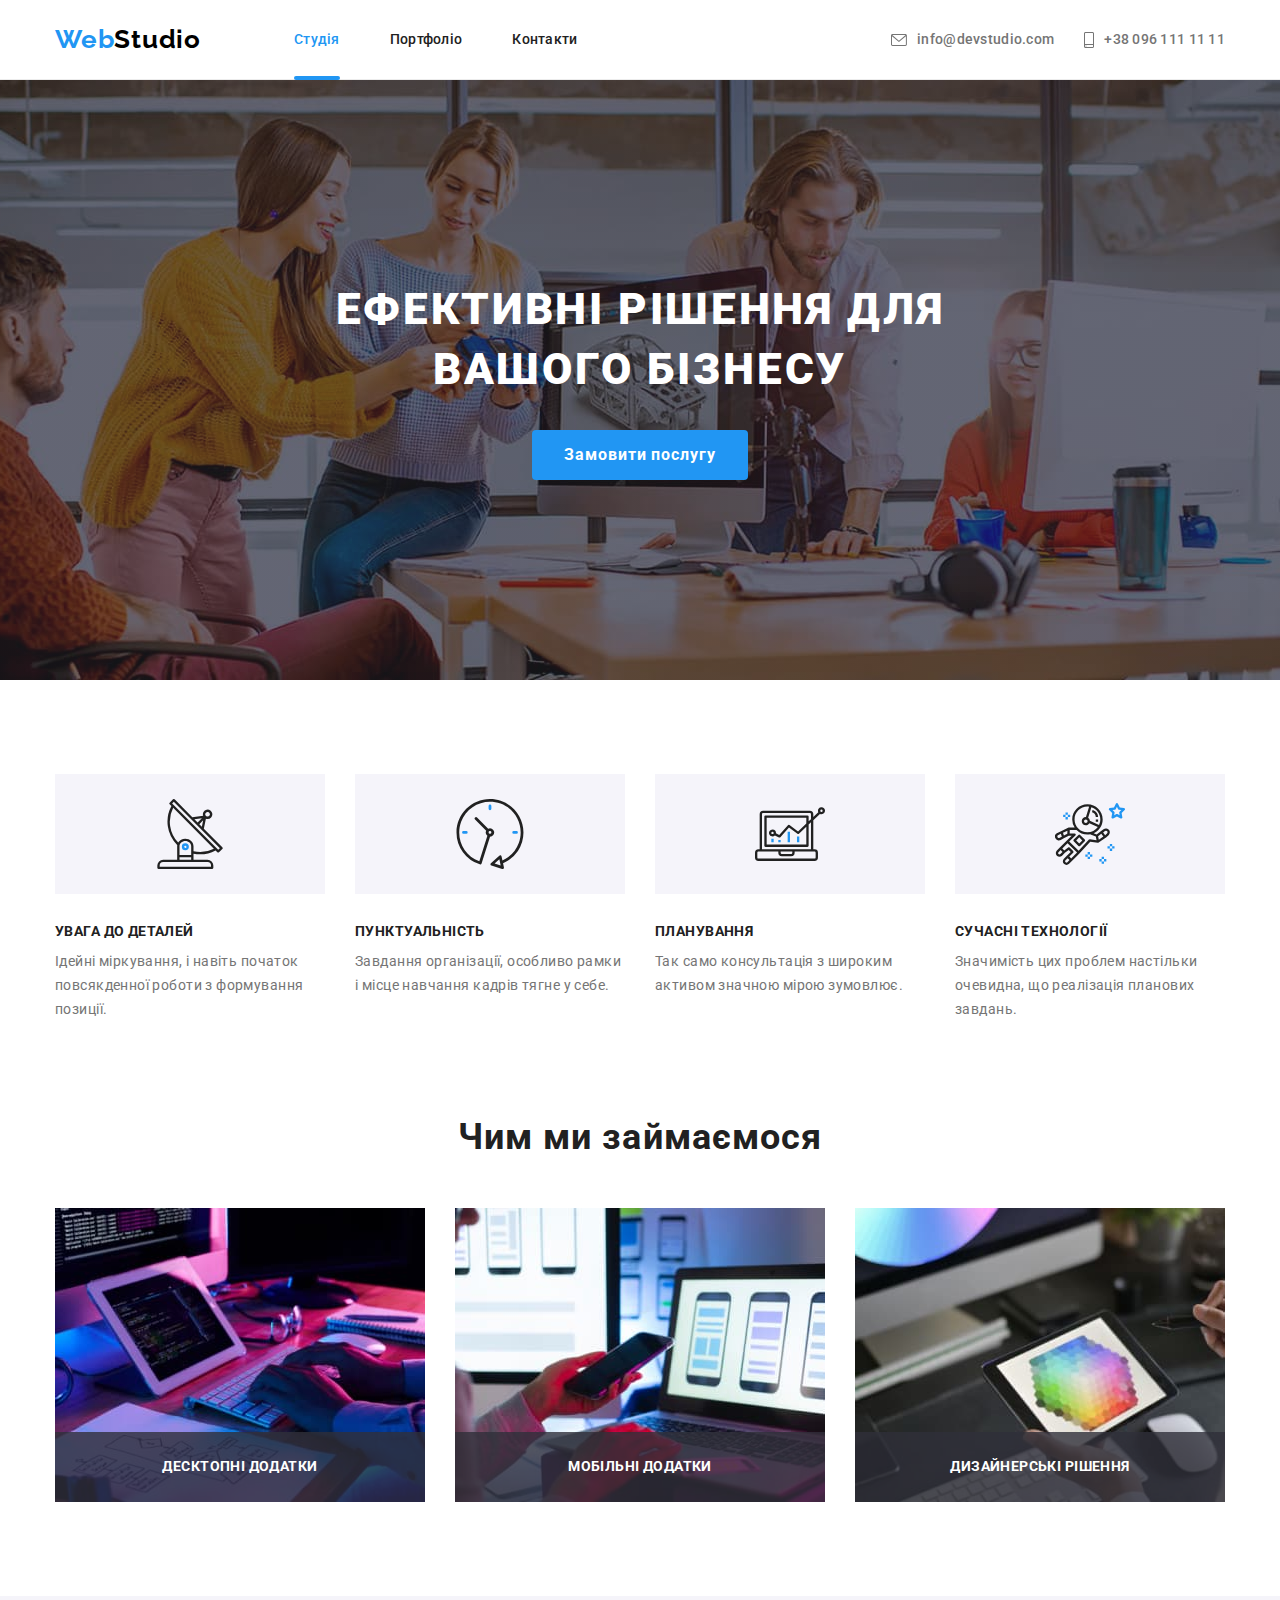
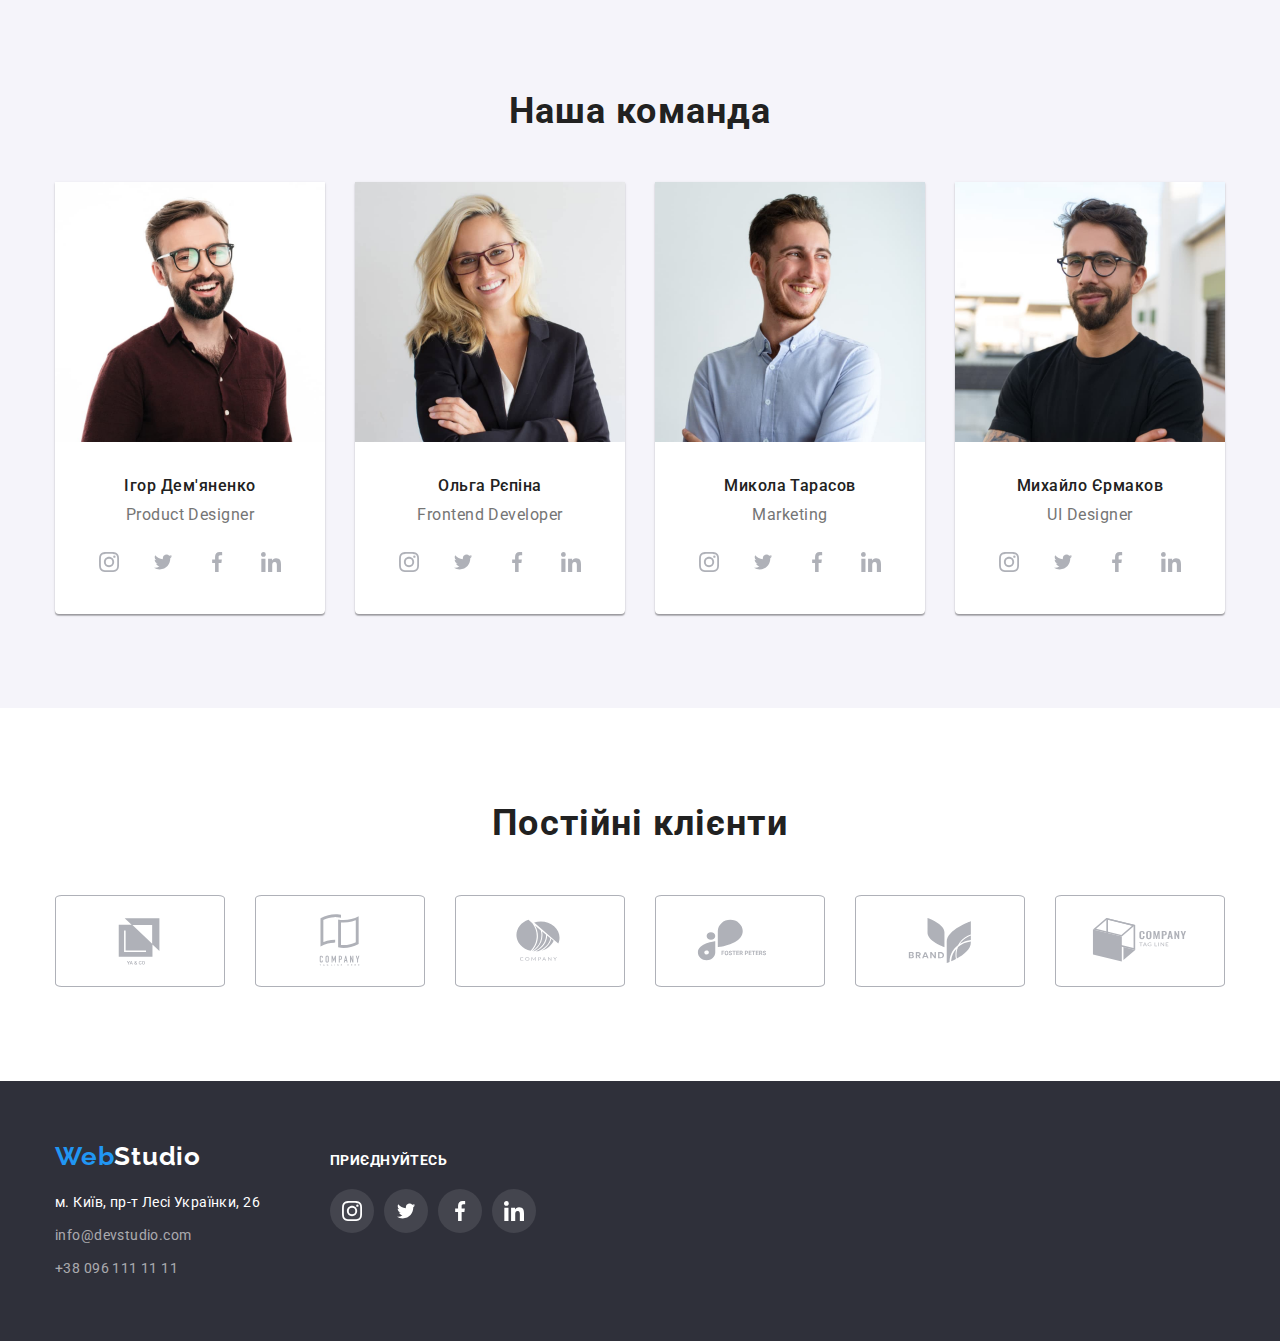
==== index.html @ dfca7c42 "Initial commit" ====
<!DOCTYPE html>
<html lang="uk">
  <head>
    <meta charset="UTF-8" />
    <meta http-equiv="X-UA-Compatible" content="IE=edge" />
    <meta name="viewport" content="width=device-width, initial-scale=1.0" />
    <title>Студія</title>
    <link rel="preconnect" href="https://fonts.googleapis.com" />
    <link rel="preconnect" href="https://fonts.gstatic.com" crossorigin />
    <link
      href="https://fonts.googleapis.com/css2?family=Raleway:wght@700&family=Roboto:wght@400;500;700;900&display=swap"
      rel="stylesheet"
    />
    <link
      rel="stylesheet"
      href="https://cdn.jsdelivr.net/npm/modern-normalize@1.1.0/modern-normalize.min.css"
    />
    <link rel="stylesheet" href="./css/styles.css" />
  </head>
  <body>
    <header class="header">
      <div class="container navigation">
        <a class="logo" href="./index.html">
          <span class="web logo">Web</span>Studio</a
        >
        <nav class="nav">
          <ul class="site-nav list">
            <li class="nav-item">
              <a href="./index.html" class="nav-link current">Студія</a>
            </li>
            <li class="nav-item">
              <a href="./portfolio.html" class="nav-link">Портфоліо</a>
            </li>
            <li class="nav-item"><a href="" class="nav-link">Контакти</a></li>
          </ul>
        </nav>
        <ul class="contacts list">
          <li class="nav-item-contact">
            <a href="mailto:info@devstudio.com" class="contact-link">
              <svg class="icon-contacts" width="16" height="12">
                <use href="./images/icons.svg#mail"></use>
              </svg>
              info@devstudio.com
            </a>
          </li>

          <li class="nav-item-contact">
            <a href="tel:+380961111111" class="contact-link">
              <svg class="icon-contacts" width="10" height="16">
                <use href="./images/icons.svg#smartphone"></use>
              </svg>
              +38 096 111 11 11
            </a>
          </li>
        </ul>
      </div>
    </header>
    <main>
      <section class="hero">
        <div class="container">
          <h1 class="hero-title">Ефективні рішення для вашого бізнесу</h1>
          <button type="button" class="btn" data-modal-open>
            Замовити послугу
          </button>
        </div>
        <div class="backdrop is-hidden" data-modal>
          <div class="modal">
            <button type="button" class="btn-close" data-modal-close>
              <svg class="icon-btn-close" width="18" height="18">
                <use href="./images/icons.svg#btnclose"></use>
              </svg>
            </button>
          </div>
        </div>
      </section>
      <section class="section">
        <div class="container">
          <h2 class="visually-hidden">Особливості</h2>
          <ul class="features list">
            <li class="features-subtitle">
              <div class="features-bg">
                <svg class="features-icon" width="70" height="70">
                  <use href="./images/icons.svg#antenna"></use>
                </svg>
              </div>
              <h3 class="subtitle">УВАГА ДО ДЕТАЛЕЙ</h3>
              <p class="subtitle-text">
                Ідейні міркування, і навіть початок повсякденної роботи з
                формування позиції.
              </p>
            </li>
            <li class="features-subtitle">
              <div class="features-bg">
                <svg class="features-icon" width="70" height="70">
                  <use href="./images/icons.svg#clock"></use>
                </svg>
              </div>
              <h3 class="subtitle">ПУНКТУАЛЬНІСТЬ</h3>
              <p class="subtitle-text">
                Завдання організації, особливо рамки і місце навчання кадрів
                тягне у себе.
              </p>
            </li>
            <li class="features-subtitle">
              <div class="features-bg">
                <svg class="features-icon" width="70" height="70">
                  <use href="./images/icons.svg#diagram"></use>
                </svg>
              </div>
              <h3 class="subtitle">ПЛАНУВАННЯ</h3>
              <p class="subtitle-text">
                Так само консультація з широким активом значною мірою зумовлює.
              </p>
            </li>
            <li class="features-subtitle">
              <div class="features-bg">
                <svg class="features-icon" width="70" height="70">
                  <use href="./images/icons.svg#astronaut"></use>
                </svg>
              </div>
              <h3 class="subtitle">СУЧАСНІ ТЕХНОЛОГІЇ</h3>
              <p class="subtitle-text">
                Значимість цих проблем настільки очевидна, що реалізація
                планових завдань.
              </p>
            </li>
          </ul>
        </div>
      </section>
      <section class="section act">
        <div class="container">
          <h2 class="section-title">Чим ми займаємося</h2>
          <div class="activity">
            <ul class="activity list">
              <div class="thumb">
                <li class="activity-img">
                  <img
                    src="./images/box1.jpg"
                    alt="Розробка на компьютері"
                    width="370"
                    height="294"
                  />
                  <h3 class="subtitle label">Десктопні додатки</h3>
                </li>
              </div>
              <div class="thumb">
                <li class="activity-img">
                  <img
                    src="./images/box2.jpg"
                    alt="Робота з мобільним додатком"
                    width="370"
                    height="294"
                  />
                  <h3 class="subtitle label">Мобільні додатки</h3>
                </li>
              </div>
              <div class="thumb">
                <li class="activity-img">
                  <img
                    src="./images/box3.jpg"
                    alt="Робота з планшетом"
                    width="370"
                    height="294"
                  />
                  <h3 class="subtitle label">Дизайнерські рішення</h3>
                </li>
              </div>
            </ul>
          </div>
        </div>
      </section>
      <section class="section our-team">
        <div class="container">
          <h2 class="section-title">Наша команда</h2>
          <ul class="team list">
            <li class="employees">
              <img
                src="./images/ihor.jpg"
                alt="Ігор Дем'яненко"
                width="270"
                height="260"
              />
              <div class="description">
                <h3 class="name">Ігор Дем'яненко</h3>
                <p class="position">Product Designer</p>
                <ul class="socials list">
                  <li class="social-link">
                    <a
                      class="social-link link"
                      href="https://www.instagram.com"
                      target="_blank"
                      rel="noopener norefferer"
                      aria-label="Instagram"
                    >
                      <svg class="social-icon" width="20" height="20">
                        <use href="./images/icons.svg#instagram"></use>
                      </svg>
                    </a>
                  </li>
                  <li class="social-link">
                    <a
                      class="social-link link"
                      href="https://twitter.com"
                      target="_blank"
                      rel="noopener norefferer"
                      aria-label="Twitter"
                    >
                      <svg class="social-icon" width="20" height="20">
                        <use href="./images/icons.svg#twitter"></use>
                      </svg>
                    </a>
                  </li>
                  <li class="social-link">
                    <a
                      class="social-link link"
                      href="https://www.facebook.com"
                      target="_blank"
                      rel="noopener norefferer"
                      aria-label="Facebook"
                    >
                      <svg class="social-icon" width="20" height="20">
                        <use href="./images/icons.svg#facebook"></use>
                      </svg>
                    </a>
                  </li>
                  <li class="social-link">
                    <a
                      class="social-link link"
                      href="https://www.linkedin.com"
                      target="_blank"
                      rel="noopener norefferer"
                      aria-label="Linkedin"
                    >
                      <svg class="social-icon" width="20" height="20">
                        <use href="./images/icons.svg#linkedin"></use>
                      </svg>
                    </a>
                  </li>
                </ul>
              </div>
            </li>
            <li class="employees">
              <img
                src="./images/olga.jpg"
                alt="Ольга Рєпіна"
                width="270"
                height="260"
              />
              <div class="description">
                <h3 class="name">Ольга Рєпіна</h3>
                <p class="position">Frontend Developer</p>
                <ul class="socials list">
                  <li class="social-link">
                    <a
                      class="social-link link"
                      href="https://www.instagram.com"
                      target="_blank"
                      rel="noopener norefferer"
                      aria-label="Instagram"
                    >
                      <svg class="social-icon" width="20" height="20">
                        <use href="./images/icons.svg#instagram"></use>
                      </svg>
                    </a>
                  </li>
                  <li class="social-link">
                    <a
                      class="social-link link"
                      href="https://twitter.com"
                      target="_blank"
                      rel="noopener norefferer"
                      aria-label="Twitter"
                    >
                      <svg class="social-icon" width="20" height="20">
                        <use href="./images/icons.svg#twitter"></use>
                      </svg>
                    </a>
                  </li>
                  <li class="social-link">
                    <a
                      class="social-link link"
                      href="https://www.facebook.com"
                      target="_blank"
                      rel="noopener norefferer"
                      aria-label="Facebook"
                    >
                      <svg class="social-icon" width="20" height="20">
                        <use href="./images/icons.svg#facebook"></use>
                      </svg>
                    </a>
                  </li>
                  <li class="social-link">
                    <a
                      class="social-link link"
                      href="https://www.linkedin.com"
                      target="_blank"
                      rel="noopener norefferer"
                      aria-label="Linkedin"
                    >
                      <svg class="social-icon" width="20" height="20">
                        <use href="./images/icons.svg#linkedin"></use>
                      </svg>
                    </a>
                  </li>
                </ul>
              </div>
            </li>
            <li class="employees">
              <img
                src="./images/mykola.jpg"
                alt="Микола Тарасов"
                width="270"
                height="260"
              />
              <div class="description">
                <h3 class="name">Микола Тарасов</h3>
                <p class="position">Marketing</p>
                <ul class="socials list">
                  <li class="social-link">
                    <a
                      class="social-link link"
                      href="https://www.instagram.com"
                      target="_blank"
                      rel="noopener norefferer"
                      aria-label="Instagram"
                    >
                      <svg class="social-icon" width="20" height="20">
                        <use href="./images/icons.svg#instagram"></use>
                      </svg>
                    </a>
                  </li>
                  <li class="social-link">
                    <a
                      class="social-link link"
                      href="https://twitter.com"
                      target="_blank"
                      rel="noopener norefferer"
                      aria-label="Twitter"
                    >
                      <svg class="social-icon" width="20" height="20">
                        <use href="./images/icons.svg#twitter"></use>
                      </svg>
                    </a>
                  </li>
                  <li class="social-link">
                    <a
                      class="social-link link"
                      href="https://www.facebook.com"
                      target="_blank"
                      rel="noopener norefferer"
                      aria-label="Facebook"
                    >
                      <svg class="social-icon" width="20" height="20">
                        <use href="./images/icons.svg#facebook"></use>
                      </svg>
                    </a>
                  </li>
                  <li class="social-link">
                    <a
                      class="social-link link"
                      href="https://www.linkedin.com"
                      target="_blank"
                      rel="noopener norefferer"
                      aria-label="Linkedin"
                    >
                      <svg class="social-icon" width="20" height="20">
                        <use href="./images/icons.svg#linkedin"></use>
                      </svg>
                    </a>
                  </li>
                </ul>
              </div>
            </li>
            <li class="employees">
              <img
                src="./images/mykhailo.jpg"
                alt="Михайло Єрмаков"
                width="270"
                height="260"
              />
              <div class="description">
                <h3 class="name">Михайло Єрмаков</h3>
                <p class="position">UI Designer</p>
                <ul class="socials list">
                  <li class="social-link">
                    <a
                      class="social-link link"
                      href="https://www.instagram.com"
                      target="_blank"
                      rel="noopener norefferer"
                      aria-label="Instagram"
                    >
                      <svg class="social-icon" width="20" height="20">
                        <use href="./images/icons.svg#instagram"></use>
                      </svg>
                    </a>
                  </li>
                  <li class="social-link">
                    <a
                      class="social-link link"
                      href="https://twitter.com"
                      target="_blank"
                      rel="noopener norefferer"
                      aria-label="Twitter"
                    >
                      <svg class="social-icon" width="20" height="20">
                        <use href="./images/icons.svg#twitter"></use>
                      </svg>
                    </a>
                  </li>
                  <li class="social-link">
                    <a
                      class="social-link link"
                      href="https://www.facebook.com"
                      target="_blank"
                      rel="noopener norefferer"
                      aria-label="Facebook"
                    >
                      <svg class="social-icon" width="20" height="20">
                        <use href="./images/icons.svg#facebook"></use>
                      </svg>
                    </a>
                  </li>
                  <li class="social-link">
                    <a
                      class="social-link link"
                      href="https://www.linkedin.com"
                      target="_blank"
                      rel="noopener norefferer"
                      aria-label="Linkedin"
                    >
                      <svg class="social-icon" width="20" height="20">
                        <use href="./images/icons.svg#linkedin"></use>
                      </svg>
                    </a>
                  </li>
                </ul>
              </div>
            </li>
          </ul>
        </div>
      </section>
      <section class="section">
        <div class="container">
          <h2 class="section-title">Постійні клієнти</h2>
          <ul class="client list">
            <li class="client-list-link">
              <a class="client-link" href=""
                ><svg class="client-icon" width="106" height="60">
                  <use href="./images/icons.svg#logo1"></use>
                </svg>
              </a>
            </li>
            <li class="client-list-link">
              <a class="client-link" href=""
                ><svg class="client-icon" width="106" height="60">
                  <use href="./images/icons.svg#logo2"></use>
                </svg>
              </a>
            </li>
            <li class="client-list-link">
              <a class="client-link" href=""
                ><svg class="client-icon" width="106" height="60">
                  <use href="./images/icons.svg#logo3"></use>
                </svg>
              </a>
            </li>
            <li class="client-list-link">
              <a class="client-link" href=""
                ><svg class="client-icon" width="106" height="60">
                  <use href="./images/icons.svg#logo4"></use>
                </svg>
              </a>
            </li>
            <li class="client-list-link">
              <a class="client-link" href=""
                ><svg class="client-icon" width="106" height="60">
                  <use href="./images/icons.svg#logo5"></use>
                </svg>
              </a>
            </li>

            <li class="client-list-link">
              <a class="client-link" href=""
                ><svg class="client-icon" width="106" height="60">
                  <use href="./images/icons.svg#logo6"></use>
                </svg>
              </a>
            </li>
          </ul>
        </div>
      </section>
    </main>
    <footer class="footer">
      <div class="container flex">
        <div class="left">
          <a class="footer-logo" href=""> <span class="web">Web</span>Studio</a>
          <address class="address">
            <ul class="list">
              <li class="footer-address">
                <a
                  class="address-link"
                  href="https://goo.gl/maps/pPkEUe2LB5oS9ht8A"
                  target="_blank"
                  rel="noopener noreferrer"
                >
                  м. Київ, пр-т Лесі Українки, 26
                </a>
              </li>
              <li class="footer-address">
                <a class="footer-link" href="mailto:info@devstudio.com">
                  info@devstudio.com</a
                >
              </li>
              <li class="footer-address">
                <a class="footer-link" href="tel:+380961111111">
                  +38 096 111 11 11
                </a>
              </li>
            </ul>
          </address>
        </div>
        <div class="center">
          <h3 class="subtitle join">ПРИЄДНУЙТЕСЬ</h3>
          <ul class="join-list-link">
            <li class="social-link">
              <a
                class="social-link down"
                href="https://www.instagram.com"
                target="_blank"
                rel="noopener norefferer"
                aria-label="Instagram"
              >
                <svg class="social-icon" width="20" height="20">
                  <use href="./images/icons.svg#instagram"></use>
                </svg>
              </a>
            </li>
            <li class="social-link">
              <a
                class="social-link down"
                href="https://twitter.com"
                target="_blank"
                rel="noopener norefferer"
                aria-label="Twitter"
              >
                <svg class="social-icon" width="20" height="20">
                  <use href="./images/icons.svg#twitter"></use>
                </svg>
              </a>
            </li>
            <li class="social-link">
              <a
                class="social-link down"
                href="https://www.facebook.com"
                target="_blank"
                rel="noopener norefferer"
                aria-label="Facebook"
              >
                <svg class="social-icon" width="20" height="20">
                  <use href="./images/icons.svg#facebook"></use>
                </svg>
              </a>
            </li>
            <li class="social-link">
              <a
                class="social-link down"
                href="https://www.linkedin.com"
                target="_blank"
                rel="noopener norefferer"
                aria-label="Linkedin"
              >
                <svg class="social-icon" width="20" height="20">
                  <use href="./images/icons.svg#linkedin"></use>
                </svg>
              </a>
            </li>
          </ul>
        </div>
      </div>
    </footer>
    <script src="./js/modal.js"></script>
  </body>
</html>
---- css/styles.css ----
:root {
  --main-text-color: #212121;
  --secondary-text-color: #757575;
  --accent-color: #2196f3;
  --white-text-color: #ffffff;
  --main-font: Roboto, sans-serif;
  --cubic: cubic-bezier(0.4, 0, 0.2, 1);
}

body {
  color: var(--main-text-color);
  background-color: #ffffff;
  font-family: var(--main-font);
}

h1,
h2,
h3,
h4,
h5,
h6,
p,
ul {
  margin: 0;
  padding: 0;
}

.container {
  width: 1200px;
  margin: 0 auto;
  padding: 0;
  padding-left: 15px;
  padding-right: 15px;
}

.section {
  padding-top: 94px;
  padding-bottom: 94px;
}

.list {
  list-style: none;
}
/* header */

.header {
  border-bottom: 1px solid #ececec;
  background-color: #ffffff;
  height: 80px;
}

.navigation {
  display: flex;
  height: 80px;
  padding-top: 32px;
  padding-bottom: 32px;
  align-items: center;
}

/* logo */

.logo {
  color: #000000;
  font-family: "Raleway";
  font-weight: 700;
  font-size: 26px;
  line-height: 1.2;
  letter-spacing: 0.03em;
  text-decoration: none;
}

.web {
  color: var(--accent-color);
}

/* navigation */

.nav {
  margin-left: 93px;
}

.site-nav {
  display: flex;
  padding-left: 0;
  align-self: center;
}

.nav-link {
  display: block;
  position: relative;
  color: var(--main-text-color);
  font-weight: 500;
  font-size: 14px;
  line-height: 1.14;
  letter-spacing: 0.02em;
  text-decoration: none;
  padding: 32px 0;

  transition: color 250ms var(--cubic);
}

.nav-item:not(:first-child) {
  margin-left: 50px;
}

.nav-link.current {
  color: var(--accent-color);
}

.current::after {
  position: absolute;
  left: 0;
  bottom: 0;

  content: " ";
  display: block;
  width: 100%;
  height: 4px;
  background-color: var(--accent-color);
  border-radius: 2px;
}

.nav-link:hover,
.nav-link:focus,
.contact-link:hover,
.contact-link:focus {
  color: var(--accent-color);
  fill: var(--accent-color);
}

.contacts {
  display: flex;
  margin-left: auto;
  align-items: center;
}

.nav-item-contact:not(:last-child) {
  margin-right: 30px;
}

.contact-link {
  display: flex;
  align-items: center;
  color: var(--secondary-text-color);
  font-weight: 500;
  font-size: 14px;
  line-height: 1.14;
  letter-spacing: 0.02em;
  text-decoration: none;
  padding: 32px 0;

  transition: color 250ms var(--cubic);
}

.icon-contacts {
  fill: currentColor;
  margin-right: 10px;
  align-items: center;
}

/* main index */
/* hero */

.hero {
  max-width: 1600px;
  height: 600px;
  margin: 0 auto;
  padding: 200px 0;
  background-image: linear-gradient(
      to right,
      rgba(47, 48, 58, 0.4),
      rgba(47, 48, 58, 0.4)
    ),
    url(../images/hero.jpg);
  background-color: #2f303a;
  background-repeat: no-repeat;
  background-size: cover;
  background-position: center;
}

.hero-title {
  width: 696px;
  margin: auto;
  margin-bottom: 30px;
  color: var(--white-text-color);
  font-weight: 900;
  font-size: 44px;
  line-height: 1.36;
  text-align: center;
  letter-spacing: 0.06em;
  text-transform: uppercase;
}

.btn {
  margin: auto;
  padding: 10px 32px;
  border: 0px;
  border-radius: 4px;
  font-family: inherit;
  color: var(--white-text-color);
  background-color: var(--accent-color);
  font-weight: 700;
  font-size: 16px;
  line-height: 1.88;
  display: flex;
  align-items: center;
  text-align: center;
  letter-spacing: 0.06em;
  cursor: pointer;
}

/* Modal */

.backdrop {
  position: fixed;
  top: 0;
  left: 0;
  width: 100%;
  height: 100%;
  background-color: rgba(0, 0, 0, 0.2);

  z-index: 1;

  transition: opacity 300ms var(--cubic);
}

.backdrop.is-hidden {
  visibility: visible;
  opacity: 0;
  pointer-events: none;
}

.modal {
  position: absolute;
  top: 50%;
  left: 50%;
  transform: translate(-50%, -50%);

  width: 528px;
  height: 581px;
  background-color: var(--white-text-color);
}

.btn-close {
  position: absolute;
  top: 8px;
  right: 8px;
  width: 30px;
  height: 30px;
  border: 1px solid rgba(0, 0, 0, 0.1);
  border-radius: 50%;
  background-color: var(--white-text-color);
  display: flex;
  align-items: center;
  justify-content: center;
  cursor: pointer;
}

.icon-btn-close {
  fill: #000000;
}

/* feature */

.visually-hidden {
  position: absolute;
  width: 1px;
  height: 1px;
  margin: -1px;
  border: 0;
  padding: 0;
  white-space: nowrap;
  clip-path: inset(100%);
  clip: rect(0 0 0 0);
  overflow: hidden;
}

.features {
  display: flex;
}

.features-subtitle:not(:first-child) {
  margin-left: 30px;
}

.features-bg {
  display: flex;
  justify-content: center;
  align-items: center;
  background-color: #f5f4fa;
  margin-bottom: 30px;
  height: 120px;
}

.subtitle {
  margin-bottom: 10px;
  font-weight: 700;
  font-size: 14px;
  line-height: 1.14;
  letter-spacing: 0.03em;
  text-transform: uppercase;
}

.subtitle-text {
  width: 270px;
  color: var(--secondary-text-color);
  font-size: 14px;
  line-height: 1.71;
  letter-spacing: 0.03em;
}

.section-title {
  margin-bottom: 50px;
  font-weight: 700;
  font-size: 36px;
  line-height: 1.17;
  letter-spacing: 0.03em;
  text-align: center;
}

/* activity */

.act {
  padding-top: 0;
}

.activity {
  display: flex;
}

.thumb {
  position: relative;
  overflow: hidden;
  display: flex;
}

.thumb:not(:first-child) {
  margin-left: 30px;
}

.activity-img {
  display: block;
  max-width: 100%;
  height: 294px;
}

.label {
  position: absolute;
  bottom: 0;
  left: 0;
  display: flex;
  justify-content: center;
  align-items: center;
  color: var(--white-text-color);
  background-color: rgba(47, 48, 58, 0.8);
  height: 70px;
  width: 100%;
  margin-bottom: 0;
}

/* our team */

.our-team {
  background-color: #f5f4fa;
}

.team {
  display: flex;
  margin: auto;
  width: 1170px;
}

.employees {
  width: 270px;
  box-shadow: 0px 1px 3px rgba(0, 0, 0, 0.12), 0px 1px 1px rgba(0, 0, 0, 0.14),
    0px 2px 1px rgba(0, 0, 0, 0.2);
  border-radius: 0px 0px 4px 4px;
  background-color: #ffffff;
}

.employees:not(:first-child) {
  margin-left: 30px;
}

.description {
  padding-top: 30px;
  padding-bottom: 30px;
}
.name {
  font-weight: 500;
  font-size: 16px;
  line-height: 1.19;
  letter-spacing: 0.03em;
  text-align: center;
}

.position {
  margin-top: 10px;
  color: var(--secondary-text-color);
  font-size: 16px;
  line-height: 1.19;
  letter-spacing: 0.03em;
  text-align: center;
  margin-bottom: 16px;
}

.socials {
  display: flex;
  gap: 10px;
  justify-content: center;
}

.social-link {
  display: flex;
  width: 44px;
  height: 44px;
  align-items: center;
  justify-content: center;
  border-radius: 50%;
  color: #afb1b8;

  transition: color 250ms var(--cubic), background-color 250ms var(--cubic);
}

.social-link .link {
  fill: currentColor;
  background-color: var(--white-text-color);
}

.social-link:hover,
.social-link:focus {
  color: #ffffff;
  background-color: #2196f3;
}

/* Clients */

.client {
  display: flex;
  gap: 30px;
}

.client-link {
  display: flex;
  align-items: center;
  justify-content: center;
  width: 100%;
  height: 100%;
  border: 1px solid #afb1b8;
  border-radius: 4%;
  color: #afb1b8;

  transition: color 250ms var(--cubic), border-color 250ms var(--cubic);
}

.client-icon {
  fill: currentColor;
}

.client-list-link {
  width: 170px;
  height: 92px;
}

.client-link:hover,
.client-link:focus {
  color: var(--accent-color);
  border-color: var(--accent-color);
}

/* footer adress*/

.footer {
  padding: 60px 0;
  background-color: #2f303a;
  font-style: normal;
}

.flex {
  display: flex;
  align-items: baseline;
}

.left {
  margin-right: 70px;
}

.footer-logo {
  color: #ffffff;
  font-family: "Raleway";
  font-weight: 700;
  font-size: 26px;
  line-height: 1.19;
  letter-spacing: 0.03em;
  text-decoration: none;
}

.address {
  margin-top: 20px;
}

.address-link {
  color: var(--white-text-color);
  font-size: 14px;
  line-height: 1.71;
  letter-spacing: 0.03em;
  font-style: normal;
  text-decoration: none;
}

.footer-link {
  color: rgba(255, 255, 255, 0.6);
  font-size: 14px;
  line-height: 1.71;
  letter-spacing: 0.03em;
  font-style: normal;
  text-decoration: none;
}

.footer-address:not(:first-child) {
  margin-top: 9px;
}

/* footer join */

.join {
  color: var(--white-text-color);
  font-style: normal;
  margin-bottom: 20px;
}

.join-list-link {
  display: flex;
  gap: 10px;
}

.social-link .down {
  fill: var(--white-text-color);
  background-color: rgba(255, 255, 255, 0.1);

  transition: background-color 250ms var(--cubic);
}

.social-link .down:hover,
.social-link .down:focus {
  background-color: var(--accent-color);
}

/* Main portfolio */
/* filters */

.filters {
  display: flex;
  margin-bottom: 50px;
  justify-content: center;
}

.filters-button:not(:first-child) {
  margin-left: 8px;
}

.filters-btn {
  padding: 6px 22px;
  border: none;
  border-radius: 4px;
  background: #f5f4fa;
  font-weight: 500;
  font-size: 16px;
  line-height: 1.63;
  letter-spacing: 0.03em;
  font-family: inherit;
  cursor: pointer;

  transition: color 250ms var(--cubic), background-color 250ms var(--cubic),
    box-shadow 250ms var(--cubic);
}

.filters-btn:hover,
.filters-btn:focus {
  color: var(--white-text-color);
  background-color: var(--accent-color);
  box-shadow: 0px 3px 1px rgba(0, 0, 0, 0.1), 0px 1px 2px rgba(0, 0, 0, 0.08),
    0px 2px 2px rgba(0, 0, 0, 0.12);
}

/* project */

.project {
  display: flex;
  flex-wrap: wrap;
  gap: 30px;
}

.project-item {
  flex-basis: calc((100% - 30px * 2) / 3);
  width: 370px;
}

.project-link {
  display: block;
  text-decoration: none;

  transition: box-shadow 250ms var(--cubic);
}

.project-link:hover,
.project-link:focus {
  box-shadow: 0px 1px 1px rgba(0, 0, 0, 0.12), 0px 4px 4px rgba(0, 0, 0, 0.06),
    1px 4px 6px rgba(0, 0, 0, 0.16);
}

.project-thumb {
  position: relative;
  overflow: hidden;
  display: flex;
}

.project-overlay {
  position: absolute;
  top: 0;
  left: 0;
  width: 100%;
  height: 100%;

  transform: translateY(100%);
  transition: transform 250ms var(--cubic);
}

.overlay-description {
  color: var(--white-text-color);
  background: rgba(33, 150, 243, 0.9);
  font-weight: 400;
  font-size: 18px;
  line-height: 1.56;
  letter-spacing: 0.03em;

  padding: 63px 24px;
}

.project-description {
  padding: 20px 24px;
  background: #ffffff;
  border: 1px solid #eeeeee;
}

.project-link:hover .project-overlay,
.project-link:focus .project-overlay {
  transform: translateY(0);
}

.project-title {
  color: var(--main-text-color);
  font-weight: 700;
  font-size: 18px;
  line-height: 2;
  letter-spacing: 0.06em;
}

.project-desk {
  margin-top: 4px;
  color: var(--secondary-text-color);
  font-size: 16px;
  line-height: 1.88;
  letter-spacing: 0.03em;
}
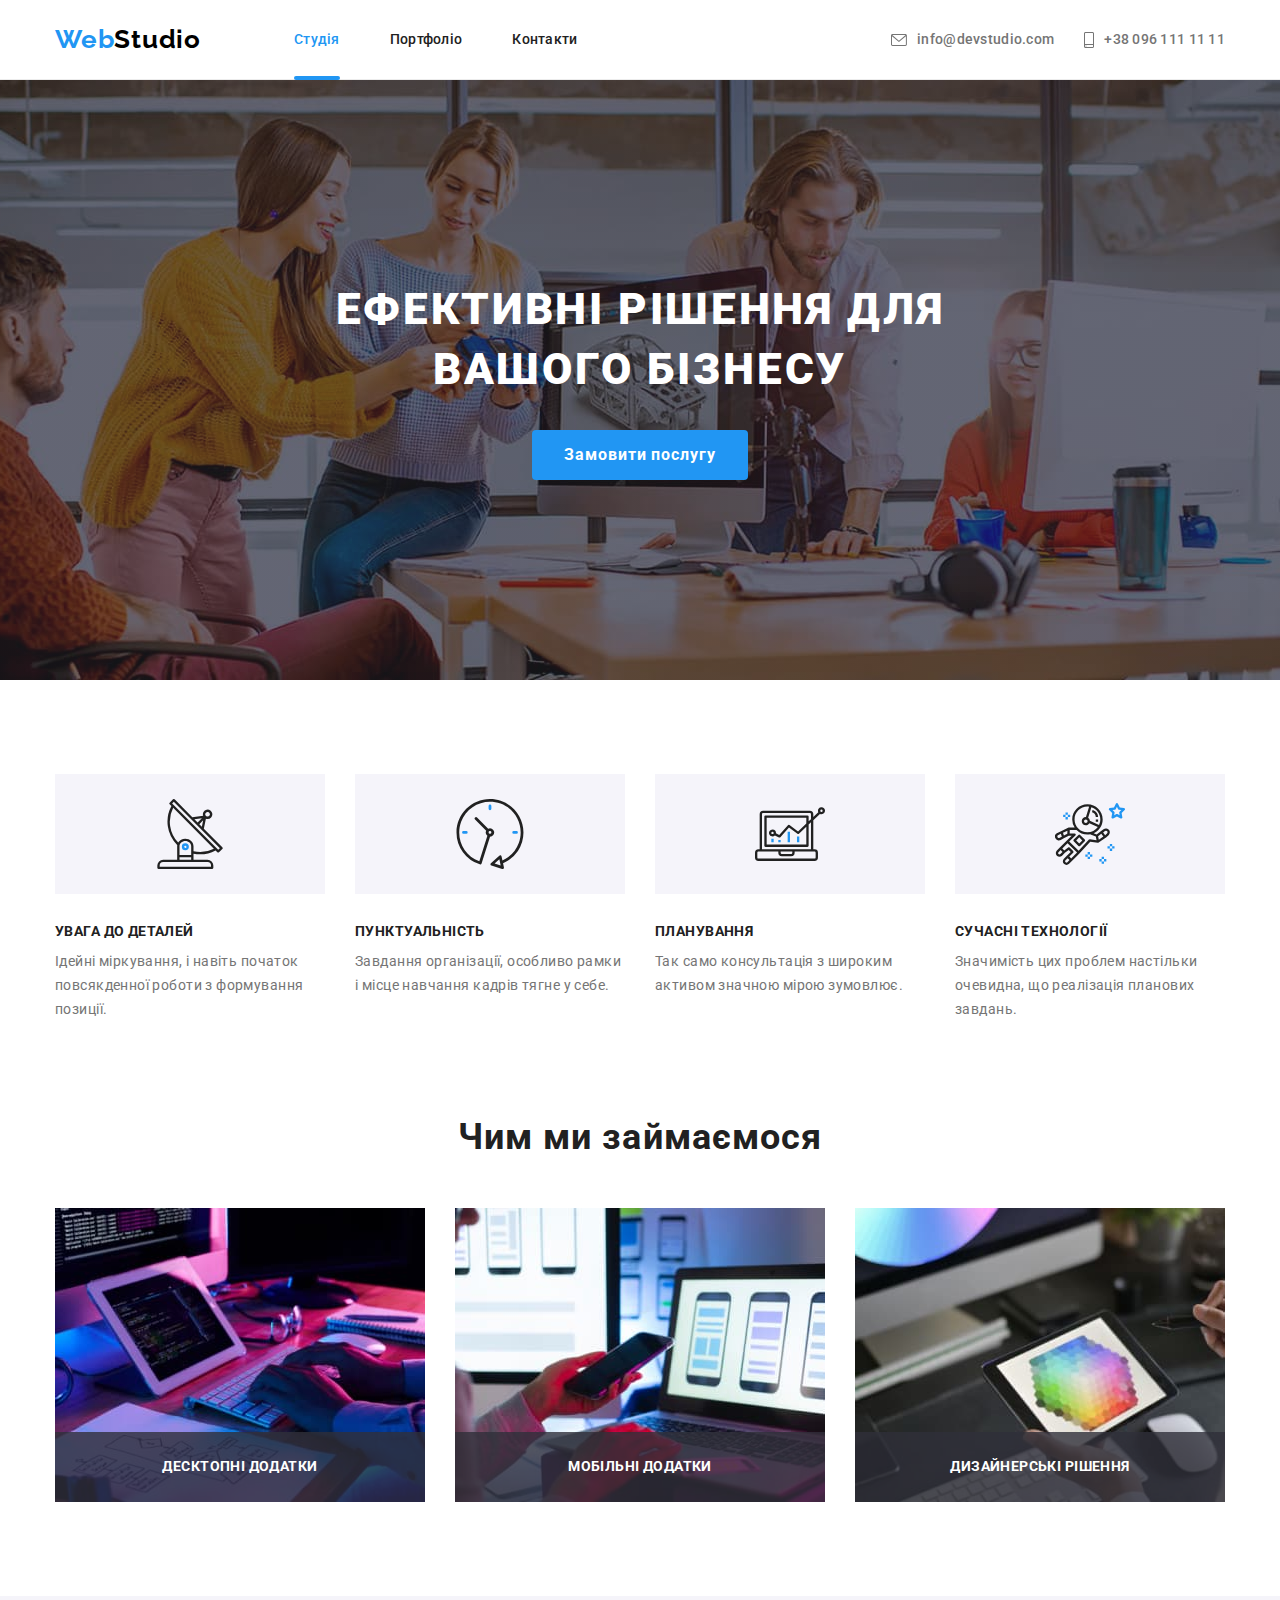
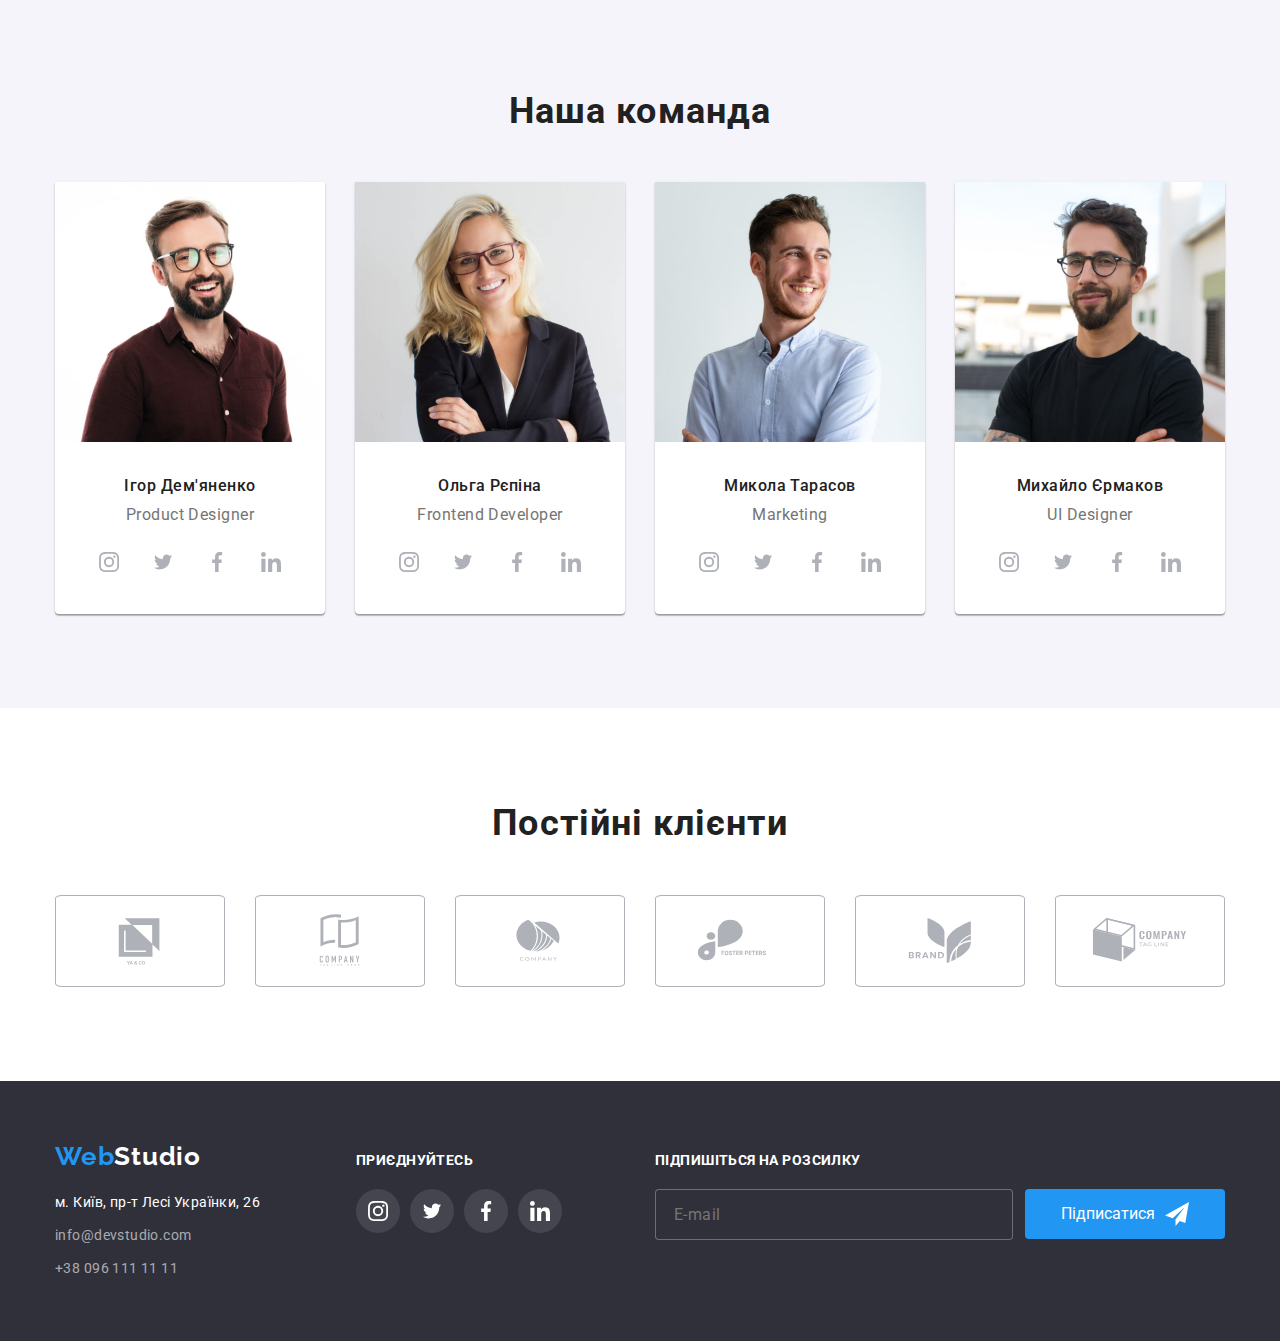
==== commit 6ff105c2: "mailing section in footer + add icons to sprite" ====
--- a/index.html
+++ b/index.html
@@ -493,10 +493,10 @@
     </main>
     <footer class="footer">
       <div class="container flex">
-        <div class="left">
+        <div class="footer-left">
           <a class="footer-logo" href=""> <span class="web">Web</span>Studio</a>
           <address class="address">
-            <ul class="list">
+            <ul class="address-list list">
               <li class="footer-address">
                 <a
                   class="address-link"
@@ -520,7 +520,7 @@
             </ul>
           </address>
         </div>
-        <div class="center">
+        <div class="footer-center">
           <h3 class="subtitle join">ПРИЄДНУЙТЕСЬ</h3>
           <ul class="join-list-link">
             <li class="social-link">
@@ -577,6 +577,25 @@
             </li>
           </ul>
         </div>
+        <div class="footer-right">
+          <h3 class="subtitle join">Підпишіться на розсилку</h3>
+          <form class="mailing-list">
+            <label class="mail-label" for="mail"></label>
+            <input
+              class="mail-input"
+              type="email"
+              name="mail"
+              placeholder="E-mail"
+              required
+            />
+            <button class="mailing-btn">
+              Підписатися
+              <svg class="mailing-icon" width="24" height="24">
+                <use href="./images/icons.svg#send"></use>
+              </svg>
+            </button>
+          </form>
+        </div>
       </div>
     </footer>
     <script src="./js/modal.js"></script>
--- a/css/styles.css
+++ b/css/styles.css
@@ -3,6 +3,7 @@
   --secondary-text-color: #757575;
   --accent-color: #2196f3;
   --white-text-color: #ffffff;
+  --footer-color: #2f303a;
   --main-font: Roboto, sans-serif;
   --cubic: cubic-bezier(0.4, 0, 0.2, 1);
 }
@@ -172,7 +173,7 @@
       rgba(47, 48, 58, 0.4)
     ),
     url(../images/hero.jpg);
-  background-color: #2f303a;
+  background-color: var(--footer-color);
   background-repeat: no-repeat;
   background-size: cover;
   background-position: center;
@@ -468,11 +469,11 @@
   border-color: var(--accent-color);
 }
 
-/* footer adress*/
+/* footer left address*/
 
 .footer {
   padding: 60px 0;
-  background-color: #2f303a;
+  background-color: var(--footer-color);
   font-style: normal;
 }
 
@@ -481,7 +482,7 @@
   align-items: baseline;
 }
 
-.left {
+.footer-left {
   margin-right: 70px;
 }
 
@@ -499,6 +500,10 @@
   margin-top: 20px;
 }
 
+.address-list {
+  width: 231px;
+}
+
 .address-link {
   color: var(--white-text-color);
   font-size: 14px;
@@ -521,7 +526,11 @@
   margin-top: 9px;
 }
 
-/* footer join */
+/* footer center join */
+
+.footer-center {
+  margin-right: 93px;
+}
 
 .join {
   color: var(--white-text-color);
@@ -544,6 +553,46 @@
 .social-link .down:hover,
 .social-link .down:focus {
   background-color: var(--accent-color);
+}
+
+/* footer right mailing */
+
+.mailing-list {
+  display: flex;
+  align-items: center;
+}
+
+.mail-input {
+  width: 358px;
+  margin-right: 12px;
+  padding-left: 18px;
+  padding-top: 15px;
+  padding-bottom: 15px;
+  border: 1px solid rgba(255, 255, 255, 0.3);
+  border-radius: 4px;
+  line-height: 1.25px;
+  letter-spacing: 0.03em;
+  color: rgba(255, 255, 255, 0.6);
+  background-color: var(--footer-color);
+}
+
+.mailing-btn {
+  display: flex;
+  justify-content: center;
+  align-items: center;
+  width: 200px;
+  height: 50px;
+  padding-top: 10px;
+  padding-bottom: 10px;
+  color: var(--white-text-color);
+  background-color: var(--accent-color);
+  border: none;
+  border-radius: 4px;
+}
+
+.mailing-icon {
+  margin-left: 10px;
+  fill: var(--white-text-color);
 }
 
 /* Main portfolio */
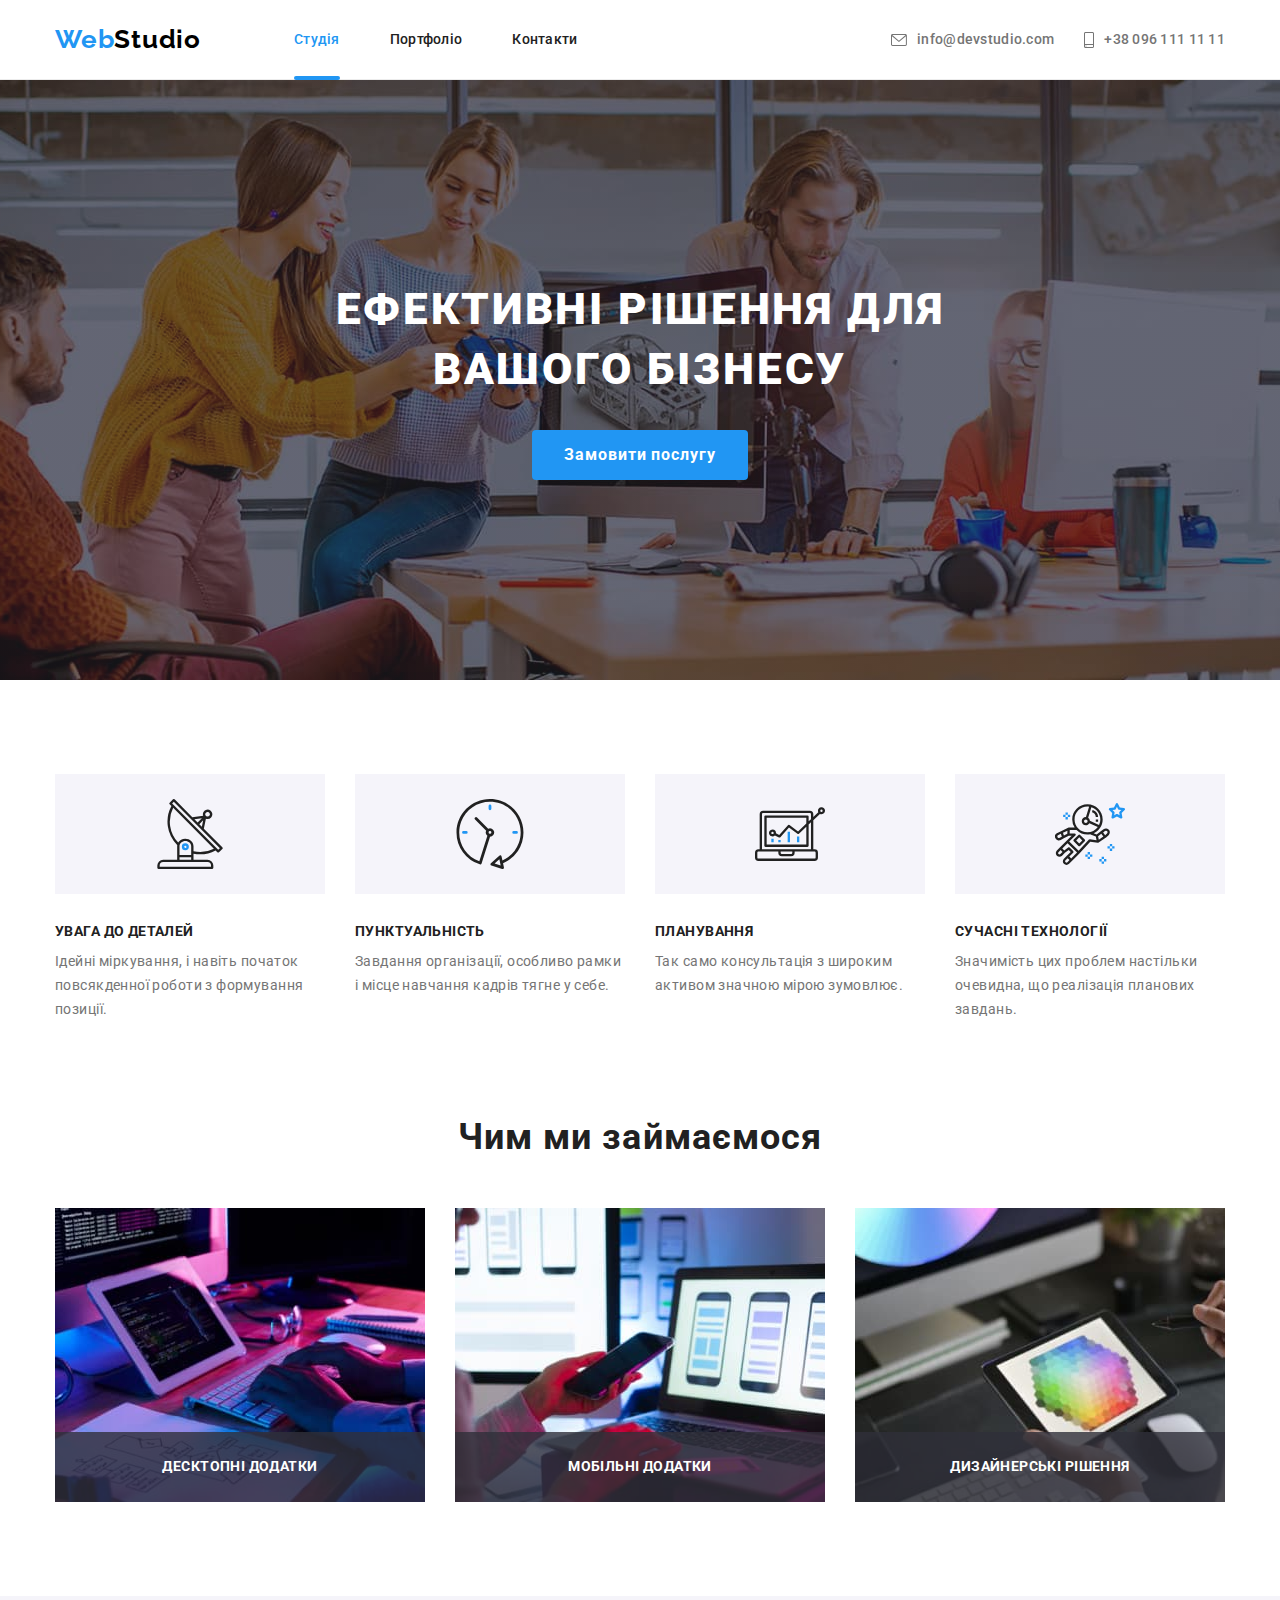
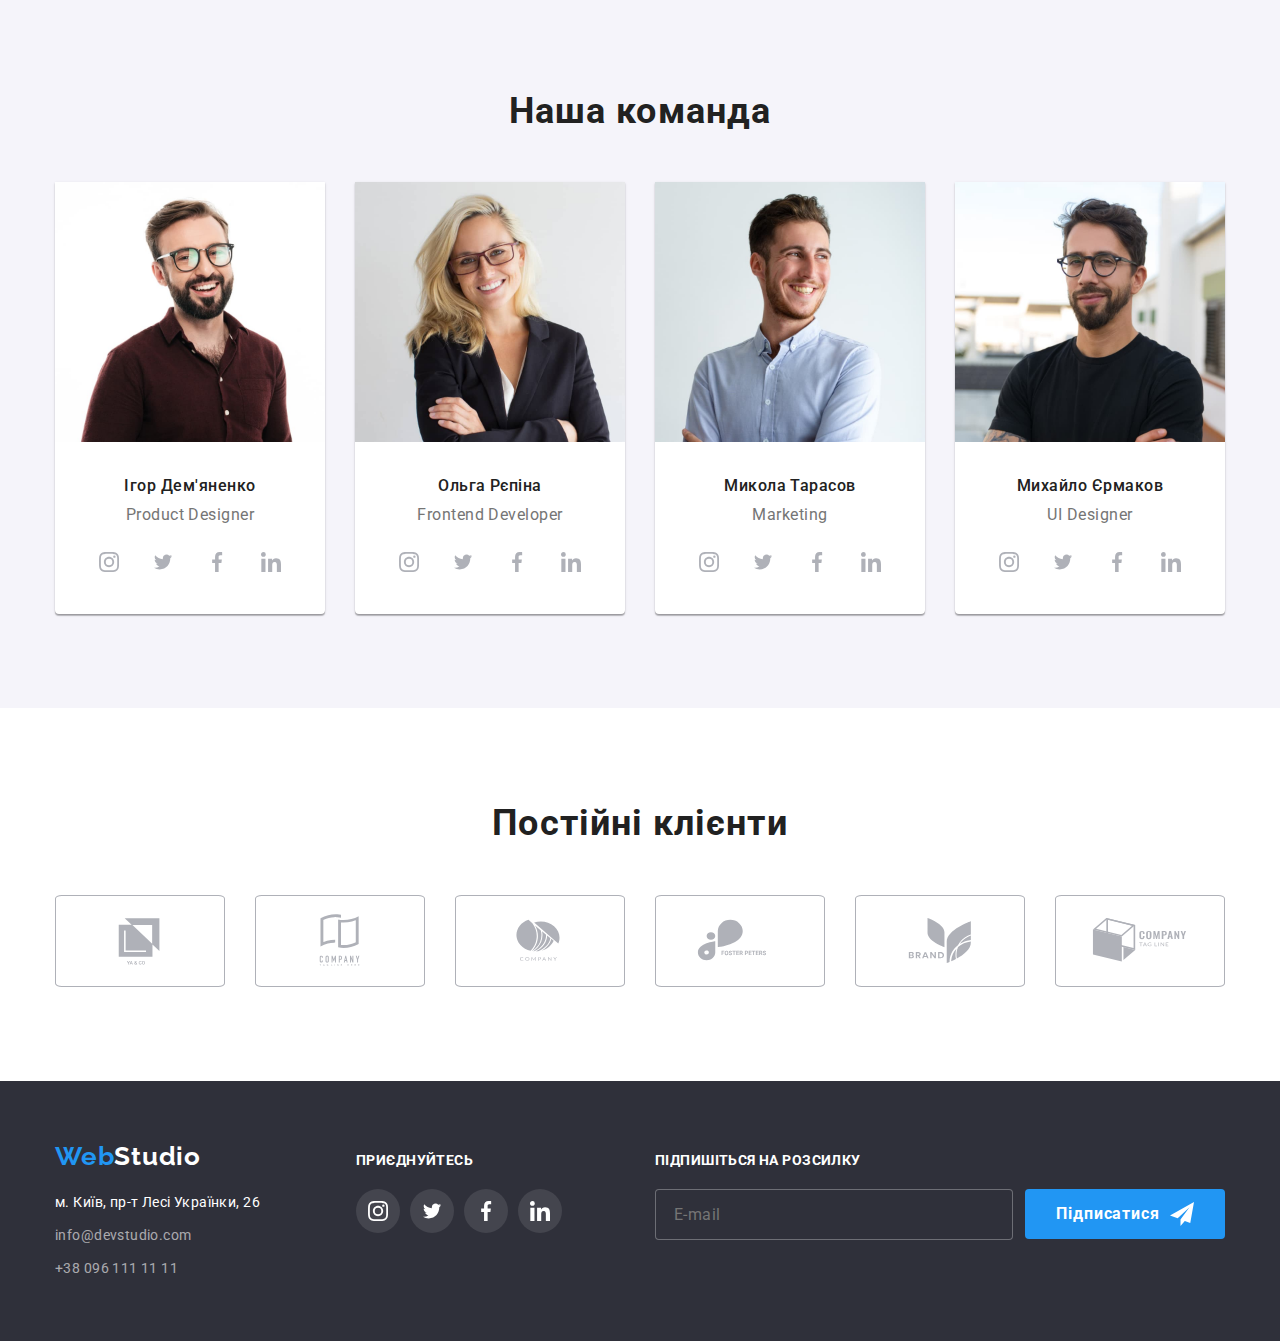
==== commit 227cc038: "correct" ====
--- a/index.html
+++ b/index.html
@@ -70,6 +70,74 @@
                 <use href="./images/icons.svg#btnclose"></use>
               </svg>
             </button>
+            <strong class="form-title"
+              >Залиште свої дані, ми вам передзвонимо</strong
+            >
+            <form class="register-form" autocomplete="off">
+              <label class="register-label">
+                <span class="column-name">Ім'я</span>
+                <input
+                  class="register-input"
+                  type="text"
+                  name="name"
+                  required
+                />
+                <svg class="register-icon" width="18" height="18">
+                  <use href="./images/icons.svg#person"></use>
+                </svg>
+              </label>
+              <label class="register-label">
+                <span class="column-name">Телефон</span>
+                <input class="register-input" type="tel" name="tel" required />
+                <svg class="register-icon" width="18" height="18">
+                  <use href="./images/icons.svg#phone"></use>
+                </svg>
+              </label>
+              <label class="register-label">
+                <span class="column-name">Пошта</span>
+                <input
+                  class="register-input"
+                  type="email"
+                  name="email"
+                  required
+                />
+                <svg class="register-icon" width="18" height="18">
+                  <use href="./images/icons.svg#email"></use>
+                </svg>
+              </label>
+              <label class="register-comment">
+                <span class="column-name">Коментар</span>
+                <textarea
+                  class="register-input comment"
+                  name="comment"
+                  placeholder="Введіть текст"
+                ></textarea>
+              </label>
+              <label class="policity-label">
+                <input
+                  class="policity-input visually-hidden"
+                  type="checkbox"
+                  name="policity"
+                  id="policity"
+                  required
+                />
+                <svg class="policity-icon" width="16" height="15">
+                  <use class="icon-check" href="./images/icons.svg#check"></use>
+                  <use
+                    class="icon-uncheck"
+                    href="./images/icons.svg#uncheck"
+                  ></use>
+                </svg>
+                <span class="policity-name"
+                  >Погоджуюся з розсилкою та приймаю
+                  <a class="terms" href="">Умови договору</a></span
+                >
+              </label>
+
+              <button class="register-btn btn" type="subbmit">
+                Відправити
+              </button>
+            </form>
           </div>
         </div>
       </section>
@@ -578,7 +646,7 @@
           </ul>
         </div>
         <div class="footer-right">
-          <h3 class="subtitle join">Підпишіться на розсилку</h3>
+          <strong class="subtitle join">Підпишіться на розсилку</strong>
           <form class="mailing-list">
             <label class="mail-label" for="mail"></label>
             <input
--- a/css/styles.css
+++ b/css/styles.css
@@ -240,6 +240,10 @@
   width: 528px;
   height: 581px;
   background-color: var(--white-text-color);
+  padding: 40px;
+  box-shadow: 0px 1px 3px rgba(0, 0, 0, 0.12), 0px 1px 1px rgba(0, 0, 0, 0.14),
+    0px 2px 1px rgba(0, 0, 0, 0.2);
+  border-radius: 4px;
 }
 
 .btn-close {
@@ -257,8 +261,146 @@
   cursor: pointer;
 }
 
-.icon-btn-close {
+.btn-close {
   fill: #000000;
+  transition: fill 250ms var(--cubic);
+}
+
+.icon-btn-close:hover {
+  fill: #2196f3;
+}
+
+.form-title {
+  display: block;
+  font-weight: 700;
+  font-size: 20px;
+  line-height: 1.15;
+  letter-spacing: 0.03em;
+  text-align: center;
+  color: var(--main-text-color);
+  margin-bottom: 12px;
+}
+
+.register-form {
+  display: flex;
+  flex-direction: column;
+}
+
+.column-name {
+  display: block;
+  font-size: 12px;
+  line-height: 1.17;
+  letter-spacing: 0.01em;
+  color: var(--secondary-text-color);
+  margin-bottom: 4px;
+}
+
+.register-input {
+  width: 100%;
+  height: 40px;
+  border: 1px solid rgba(33, 33, 33, 0.2);
+  border-radius: 4px;
+  padding-left: 42px;
+  padding-right: 42px;
+  outline: transparent;
+  cursor: pointer;
+
+  transition: border-color 250ms var(--cubic);
+}
+
+.register-input:focus {
+  border-color: var(--accent-color);
+}
+
+.register-input:focus + .register-icon {
+  fill: var(--accent-color);
+}
+
+.register-label {
+  position: relative;
+  margin-bottom: 10px;
+}
+
+.register-icon {
+  position: absolute;
+  top: 29px;
+  left: 12px;
+
+  transition: fill 250ms var(--accent-color);
+}
+
+.register-comment {
+  margin-bottom: 20px;
+}
+
+.comment {
+  display: block;
+  height: 120px;
+  padding: 12px;
+  resize: none;
+}
+
+textarea[name="comment"]::placeholder {
+  font-size: 12px;
+  line-height: 1.17;
+  letter-spacing: 0.01em;
+  color: rgba(117, 117, 117, 0.5);
+}
+
+.policity-label {
+  display: flex;
+  align-items: center;
+  justify-content: center;
+  margin-bottom: 30px;
+}
+
+.policity-icon {
+  border-radius: 2px;
+  transition: background-color 250ms var(--cubic);
+}
+
+.policity-input:checked + .policity-icon {
+  background-color: #2196f3;
+}
+
+.policity-input:checked + .policity-icon .icon-check {
+  opacity: 1;
+}
+
+.policity-input:checked + .policity-icon .icon-uncheck {
+  opacity: 0;
+}
+
+.icon-check {
+  opacity: 0;
+  fill: var(--white-text-color);
+
+  transition: opacity 250ms var(--cubic);
+}
+
+.icon-uncheck {
+  width: 11px;
+  height: 8px;
+  opacity: 1;
+  fill: var(--main-text-color);
+  transition: opacity 250ms var(--cubic);
+}
+
+.policity-name {
+  font-size: 14px;
+  line-height: 1.71;
+  letter-spacing: 0.03em;
+  color: var(--secondary-text-color);
+  margin-left: 8px;
+}
+
+.register-btn {
+  padding-left: 52px;
+  padding-right: 52px;
+}
+
+.terms {
+  color: var(--accent-color);
 }
 
 /* feature */
@@ -483,6 +625,7 @@
 }
 
 .footer-left {
+  flex-grow: 1;
   margin-right: 70px;
 }
 
@@ -500,10 +643,6 @@
   margin-top: 20px;
 }
 
-.address-list {
-  width: 231px;
-}
-
 .address-link {
   color: var(--white-text-color);
   font-size: 14px;
@@ -533,6 +672,7 @@
 }
 
 .join {
+  display: block;
   color: var(--white-text-color);
   font-style: normal;
   margin-bottom: 20px;
@@ -574,6 +714,7 @@
   letter-spacing: 0.03em;
   color: rgba(255, 255, 255, 0.6);
   background-color: var(--footer-color);
+  cursor: pointer;
 }
 
 .mailing-btn {
@@ -588,6 +729,13 @@
   background-color: var(--accent-color);
   border: none;
   border-radius: 4px;
+
+  font-weight: 700;
+  font-size: 16px;
+  line-height: 1.88;
+  letter-spacing: 0.06em;
+
+  color: #ffffff;
 }
 
 .mailing-icon {
